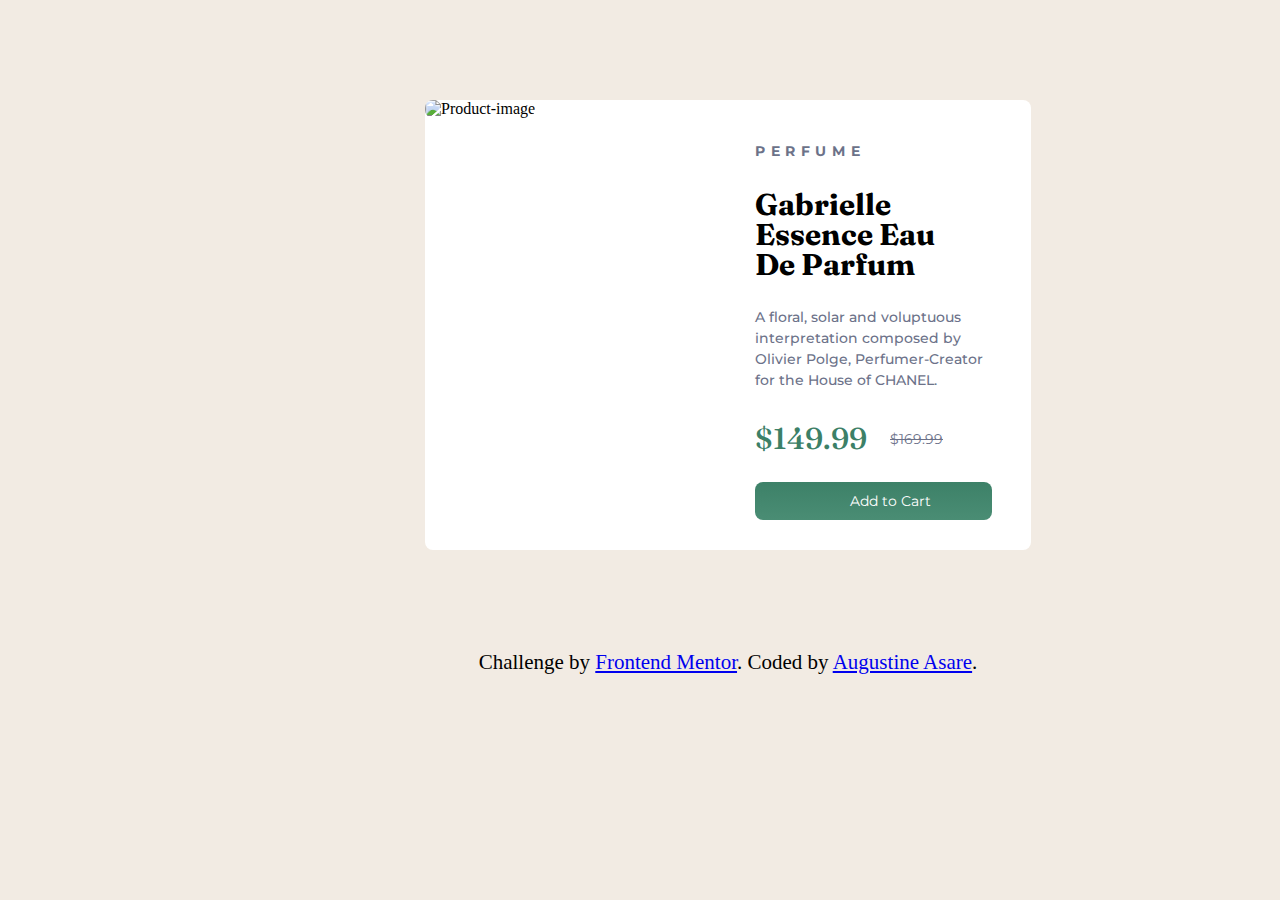
==== index.html @ feb2ffbc "Initial Commit" ====
<!DOCTYPE html>
<html lang="en">

<head>
  <meta charset="UTF-8">
  <meta name="viewport" content="width=device-width, initial-scale=1.0"> <!-- displays site properly based on user's device -->
  <link href="https://fonts.googleapis.com/css2?family=Fraunces:opsz,wght@9..144,700&family=Montserrat:wght@500;700&display=swap" rel="stylesheet">
  <link rel="icon" type="image/png" sizes="32x32" href="./images/favicon-32x32.png">
  <link rel="stylesheet" href="css/style.css">
  <title>Frontend Mentor | Product preview card component</title>
</head>

<body>
  <div class="container">
    <div class="">
      <img class="Product-image" src="C:\Users\PC\Desktop\WEBdev\challenges\images\image-product-desktop.jpg" alt="Product-image">
      <div class="body-text">
        <h2>PERFUME</h2>

        <h1>Gabrielle <br> Essence Eau <br>De Parfum</h1>
        <p class="p-1">A floral, solar and voluptuous <br> interpretation composed by <br> Olivier Polge,
          Perfumer-Creator <br>for the House of CHANEL.</p>

        <h3>$149.99</h3>
        <p class="p-2">$169.99</p>
      </div>
    </div>


    <!--  <div class="body-text"> -->

    <div class="Cart">
      <a class="btn" href="">Add to Cart</a>
      <img class="cart-icon" src="C:\Users\PC\Desktop\WEBdev\challenges\icon-cart.svg" alt="">
    </div>
  </div>

  <div class="attribution">
    Challenge by <a href="https://www.frontendmentor.io?ref=challenge" target="_blank">Frontend Mentor</a>.
    Coded by <a href="https://github.com/AustinKing5">Augustine Asare</a>.
  </div>
</body>

</html>
---- css/style.css ----
body {
  background-color: hsl(30, 38%, 92%);
  align-self: center;
  width: 1440px
}

.container {
  background-color: white;
    border-radius: 8px;
  height: 450px;
  position: relative;
  margin: 100px auto;
  width: 606px;
}

.Product-image {
  border-radius: 8px;
  width: 303px;
  height: 450px;
}

/**.body-text {

}**/
h3 {
    color: hsl(158, 36%, 37%);
  display: inline-block;
font-size: 30px;
font-family: 'Fraunces', serif;
  position: absolute;
  top: 290px;
left: 330px;
  font-weight: 500;
}

h2 {
  color: hsl(228, 12%, 48%);
  font-family: 'Montserrat', sans-serif;
  font-size: 14px;
  letter-spacing: 0.35rem;
  position: absolute;
  top: 30px;
  left: 330px;

}

h1 {
  font-family: 'Fraunces', serif;
  font-size: 30px;
  font-weight: 700                    ;
  display: inline-block;
  position: absolute;
  top: 69.62px;
  left: 330px;
  line-height: 1;
}

.p-1 {
  color: hsl(228, 12%, 48%);
  font-family: 'Montserrat', sans-serif;
  font-weight: 500;
  display: inline-block;
  font-size: 14px;
  line-height: 1.5;
  position: absolute;
  top: 193px;
  left: 330px;

  /**word-spacing: 0.4rem;**/
}

.p-2 {
  color: hsl(228, 12%, 48%);
  font-family: 'Montserrat', sans-serif;
  display: inline-block;
  font-size: 14px;
  position: absolute;
  text-decoration: line-through;
  top: 316px;
left: 465px;
}

.cart {
  display: inline-block;
  position: relative;
}
.cart-icon{

  position: absolute;
  left: 395px;
  bottom: 42px;
}

.btn {
  background: hsl(228, 12%, 48%);
  background-image: -webkit-linear-gradient(top, #3D8168, #4A8D74);
  background-image: -moz-linear-gradient(top, #3D8168, #4A8D74);
  background-image: -ms-linear-gradient(top, #3D8168, #4A8D74);
  background-image: -o-linear-gradient(top, #3D8168, #4A8D74);
  background-image: linear-gradient(to bottom, #3D8168,#4A8D74);
  -webkit-border-radius: 8;
  -moz-border-radius: 8;
  border-radius: 8px;
  font-family: 'Montserrat', sans-serif;
  color: #ffffff;
  font-size: 14px;
  padding: 10px 20px 10px 20px;
  text-decoration: none;
  position: absolute;
  left: 330px;
  bottom: 30px;
  margin-top: 20px;
  text-indent: 75px;
  width: 197px;
  height: 18px;
}


.btn:hover {
  background: #1A4031;
  background-image: -webkit-linear-gradient(top, #1A4031, #2A624D);
  background-image: -moz-linear-gradient(top,#1A4031, #2A624D);
  background-image: -ms-linear-gradient(top, #1A4031, #2A624D);
  background-image: -o-linear-gradient(top, #1A4031, #2A624D);
  background-image: linear-gradient(to bottom, #1A4031, #2A624D);
  text-decoration: none;
}

.attribution {
  font-size: 21px;
  text-align: center;
}
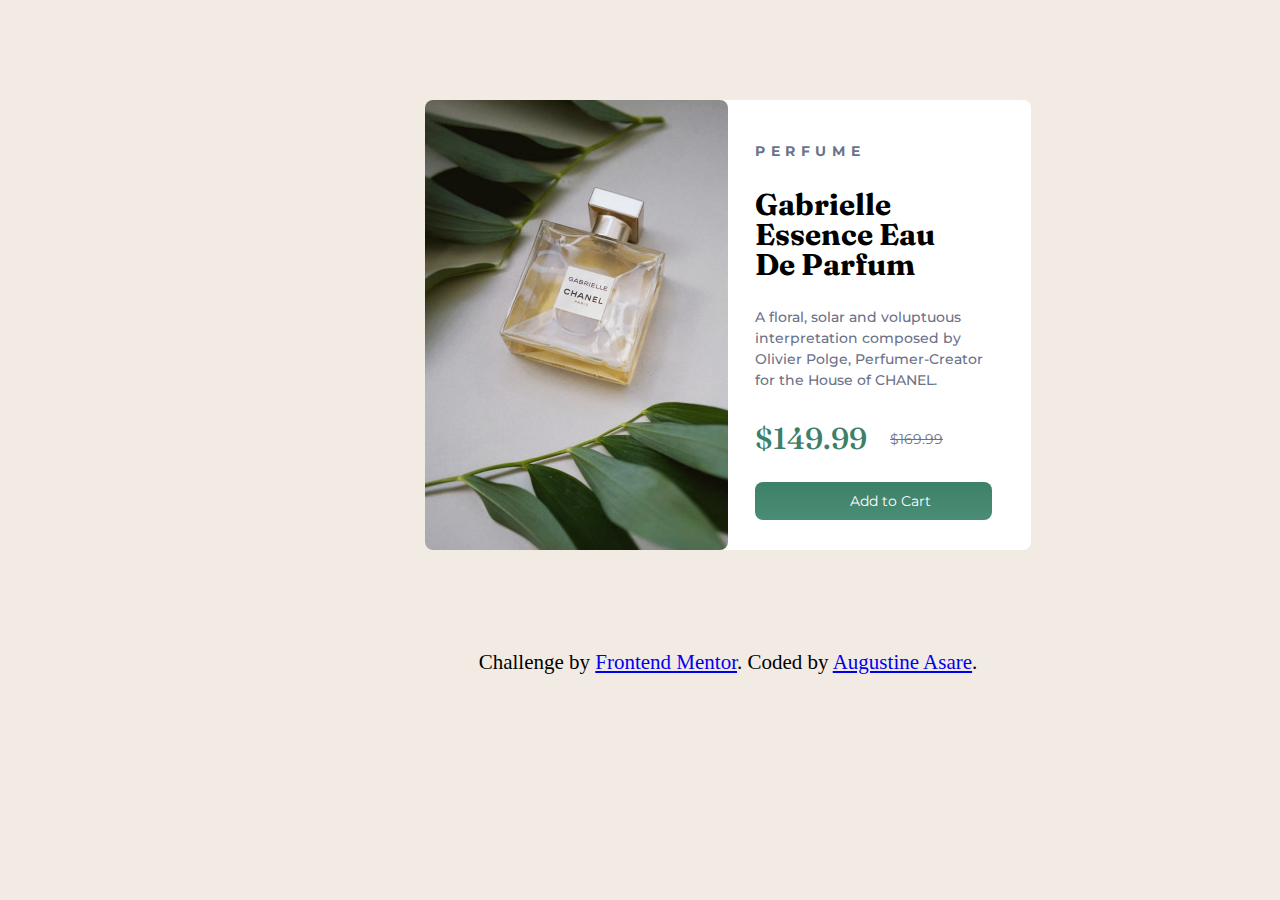
==== commit 4d4bdb0c: "index.html update" ====
--- a/index.html
+++ b/index.html
@@ -13,7 +13,7 @@
 <body>
   <div class="container">
     <div class="">
-      <img class="Product-image" src="C:\Users\PC\Desktop\WEBdev\challenges\images\image-product-desktop.jpg" alt="Product-image">
+      <img class="Product-image" src="images/image-product-desktop.jpg" alt="Product-image">
       <div class="body-text">
         <h2>PERFUME</h2>
 
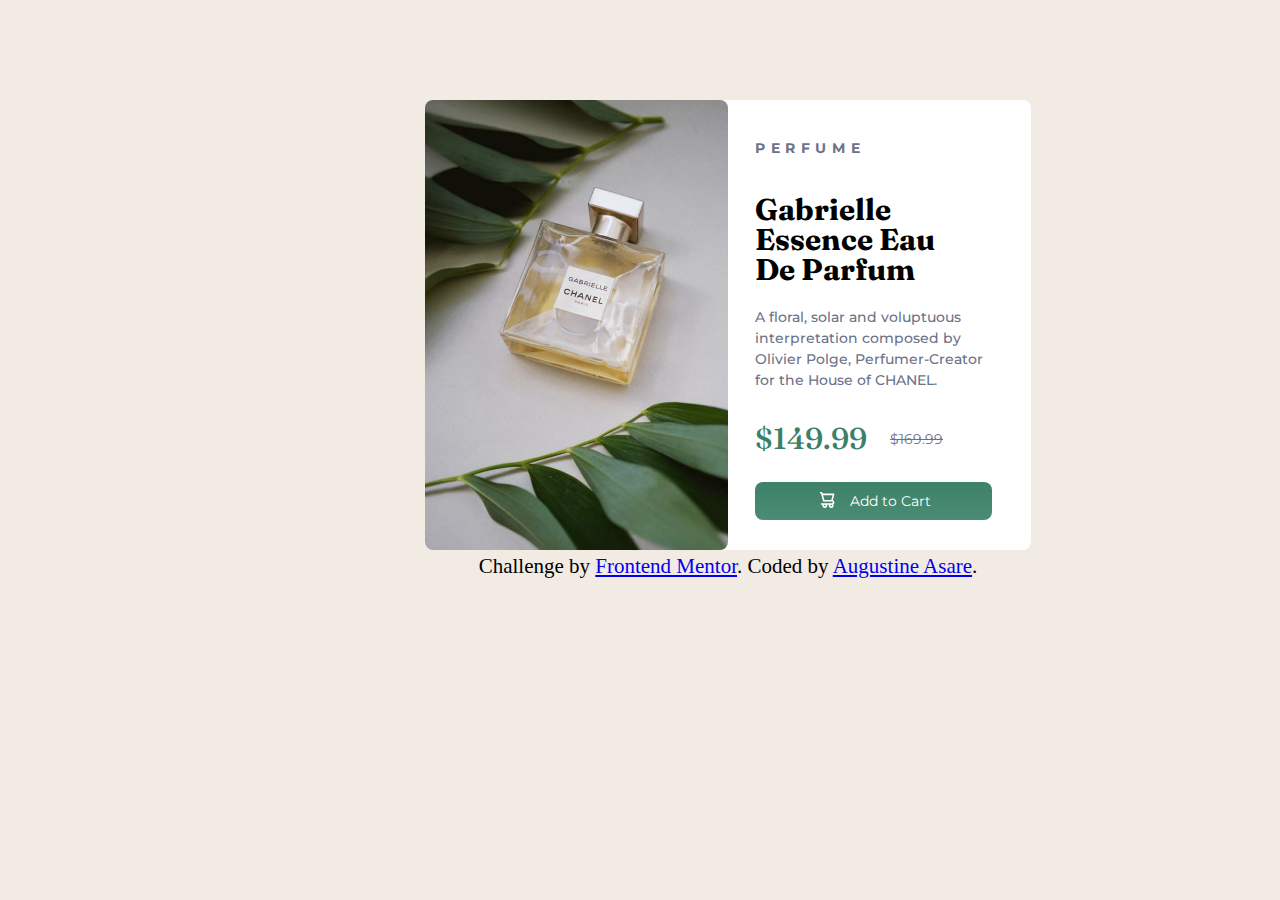
==== commit 2ba835c5: "index.html update" ====
--- a/index.html
+++ b/index.html
@@ -1,6 +1,5 @@
 <!DOCTYPE html>
 <html lang="en">
-
 <head>
   <meta charset="UTF-8">
   <meta name="viewport" content="width=device-width, initial-scale=1.0"> <!-- displays site properly based on user's device -->
@@ -11,31 +10,24 @@
 </head>
 
 <body>
-  <div class="container">
-    <div class="">
-      <img class="Product-image" src="images/image-product-desktop.jpg" alt="Product-image">
-      <div class="body-text">
-        <h2>PERFUME</h2>
-
-        <h1>Gabrielle <br> Essence Eau <br>De Parfum</h1>
+  <header role="banner" class="container">
+      <img class="Product-image" src="./images/image-product-desktop.jpg" alt="Product-image">
+      <main role="main">
+        <h1>PERFUME</h1>
+        <h2>Gabrielle <br> Essence Eau <br>De Parfum</h2>
         <p class="p-1">A floral, solar and voluptuous <br> interpretation composed by <br> Olivier Polge,
           Perfumer-Creator <br>for the House of CHANEL.</p>
-
         <h3>$149.99</h3>
         <p class="p-2">$169.99</p>
-      </div>
+        </main>
+
+    <div role="button" class="Cart">
+      <a class="btn" href="">Add to Cart</a>
+      <img class="cart-icon" src="./icon-cart.svg" alt="cart-icon">
     </div>
 
 
-    <!--  <div class="body-text"> -->
-
-    <div class="Cart">
-      <a class="btn" href="">Add to Cart</a>
-      <img class="cart-icon" src="C:\Users\PC\Desktop\WEBdev\challenges\icon-cart.svg" alt="">
-    </div>
-  </div>
-
-  <div class="attribution">
+  <footer role="contentinfo" class="attribution">
     Challenge by <a href="https://www.frontendmentor.io?ref=challenge" target="_blank">Frontend Mentor</a>.
     Coded by <a href="https://github.com/AustinKing5">Augustine Asare</a>.
   </div>
--- a/css/style.css
+++ b/css/style.css
@@ -6,7 +6,7 @@
 
 .container {
   background-color: white;
-    border-radius: 8px;
+  border-radius: 8px;
   height: 450px;
   position: relative;
   margin: 100px auto;
@@ -23,17 +23,17 @@
 
 }**/
 h3 {
-    color: hsl(158, 36%, 37%);
+  color: hsl(158, 36%, 37%);
   display: inline-block;
-font-size: 30px;
-font-family: 'Fraunces', serif;
+  font-size: 30px;
+  font-family: 'Fraunces', serif;
   position: absolute;
   top: 290px;
-left: 330px;
+  left: 330px;
   font-weight: 500;
 }
 
-h2 {
+h1 {
   color: hsl(228, 12%, 48%);
   font-family: 'Montserrat', sans-serif;
   font-size: 14px;
@@ -41,13 +41,12 @@
   position: absolute;
   top: 30px;
   left: 330px;
-
 }
 
-h1 {
+h2 {
   font-family: 'Fraunces', serif;
   font-size: 30px;
-  font-weight: 700                    ;
+  font-weight: 700;
   display: inline-block;
   position: absolute;
   top: 69.62px;
@@ -65,8 +64,6 @@
   position: absolute;
   top: 193px;
   left: 330px;
-
-  /**word-spacing: 0.4rem;**/
 }
 
 .p-2 {
@@ -77,15 +74,15 @@
   position: absolute;
   text-decoration: line-through;
   top: 316px;
-left: 465px;
+  left: 465px;
 }
 
 .cart {
   display: inline-block;
   position: relative;
 }
-.cart-icon{
 
+.cart-icon {
   position: absolute;
   left: 395px;
   bottom: 42px;
@@ -97,7 +94,7 @@
   background-image: -moz-linear-gradient(top, #3D8168, #4A8D74);
   background-image: -ms-linear-gradient(top, #3D8168, #4A8D74);
   background-image: -o-linear-gradient(top, #3D8168, #4A8D74);
-  background-image: linear-gradient(to bottom, #3D8168,#4A8D74);
+  background-image: linear-gradient(to bottom, #3D8168, #4A8D74);
   -webkit-border-radius: 8;
   -moz-border-radius: 8;
   border-radius: 8px;
@@ -115,11 +112,10 @@
   height: 18px;
 }
 
-
 .btn:hover {
   background: #1A4031;
   background-image: -webkit-linear-gradient(top, #1A4031, #2A624D);
-  background-image: -moz-linear-gradient(top,#1A4031, #2A624D);
+  background-image: -moz-linear-gradient(top, #1A4031, #2A624D);
   background-image: -ms-linear-gradient(top, #1A4031, #2A624D);
   background-image: -o-linear-gradient(top, #1A4031, #2A624D);
   background-image: linear-gradient(to bottom, #1A4031, #2A624D);
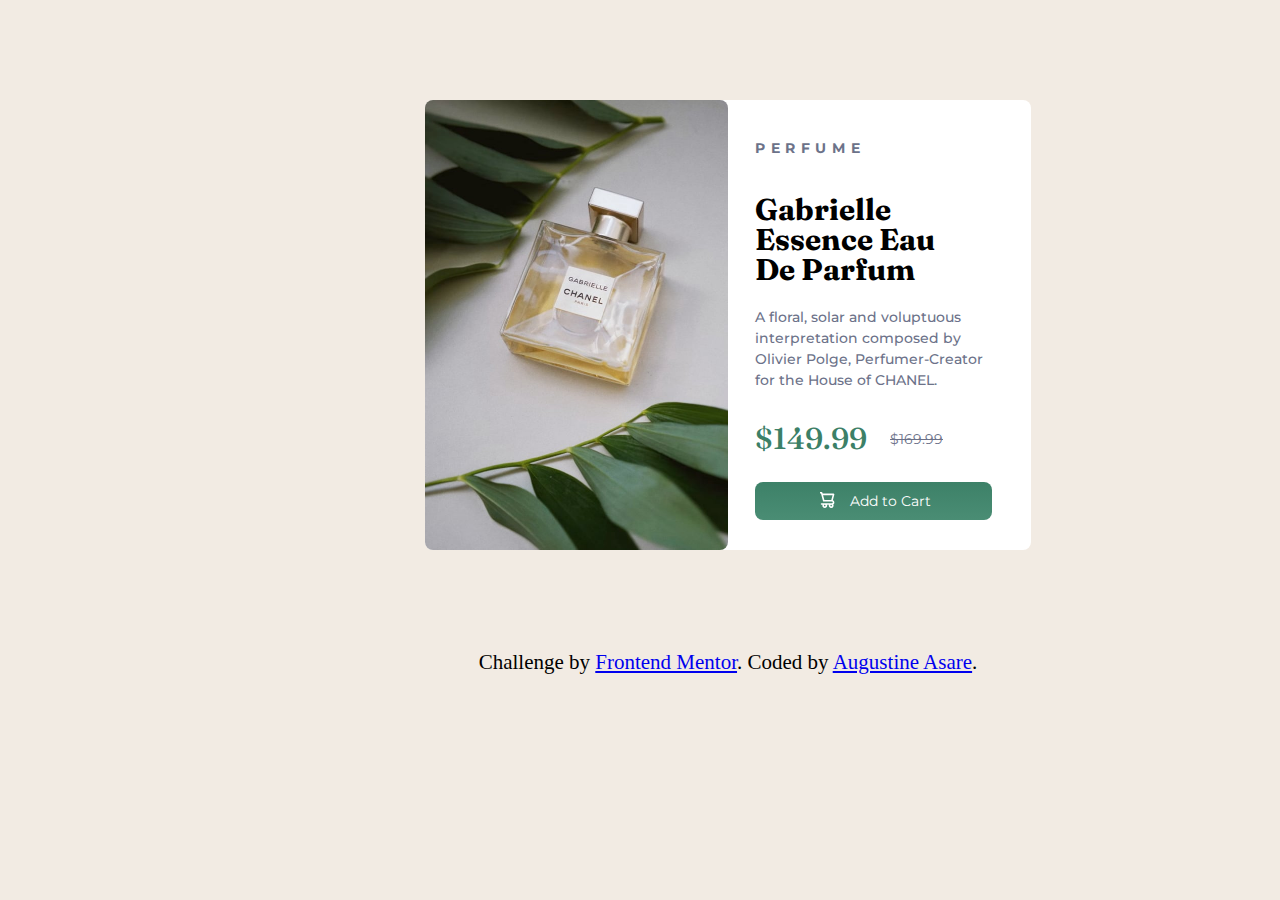
==== commit 133bb6d0: "index.html update" ====
--- a/index.html
+++ b/index.html
@@ -1,5 +1,6 @@
 <!DOCTYPE html>
 <html lang="en">
+
 <head>
   <meta charset="UTF-8">
   <meta name="viewport" content="width=device-width, initial-scale=1.0"> <!-- displays site properly based on user's device -->
@@ -10,27 +11,27 @@
 </head>
 
 <body>
-  <header role="banner" class="container">
-      <img class="Product-image" src="./images/image-product-desktop.jpg" alt="Product-image">
-      <main role="main">
-        <h1>PERFUME</h1>
-        <h2>Gabrielle <br> Essence Eau <br>De Parfum</h2>
-        <p class="p-1">A floral, solar and voluptuous <br> interpretation composed by <br> Olivier Polge,
-          Perfumer-Creator <br>for the House of CHANEL.</p>
-        <h3>$149.99</h3>
-        <p class="p-2">$169.99</p>
-        </main>
+  <main class="container">
+    <img class="Product-image" src="./images/image-product-desktop.jpg" alt="Product-image">
+    <div>
+      <h1>PERFUME</h1>
+      <h2>Gabrielle <br> Essence Eau <br>De Parfum</h2>
+      <p class="p-1">A floral, solar and voluptuous <br> interpretation composed by <br> Olivier Polge,
+        Perfumer-Creator <br>for the House of CHANEL.</p>
+      <h3>$149.99</h3>
+      <p class="p-2">$169.99</p>
+    </div>
 
-    <div role="button" class="Cart">
+    <div class="Cart">
       <a class="btn" href="">Add to Cart</a>
       <img class="cart-icon" src="./icon-cart.svg" alt="cart-icon">
     </div>
+  </main>
 
-
-  <footer role="contentinfo" class="attribution">
+  <footer class="attribution">
     Challenge by <a href="https://www.frontendmentor.io?ref=challenge" target="_blank">Frontend Mentor</a>.
     Coded by <a href="https://github.com/AustinKing5">Augustine Asare</a>.
-  </div>
+  </footer>
 </body>
 
 </html>
